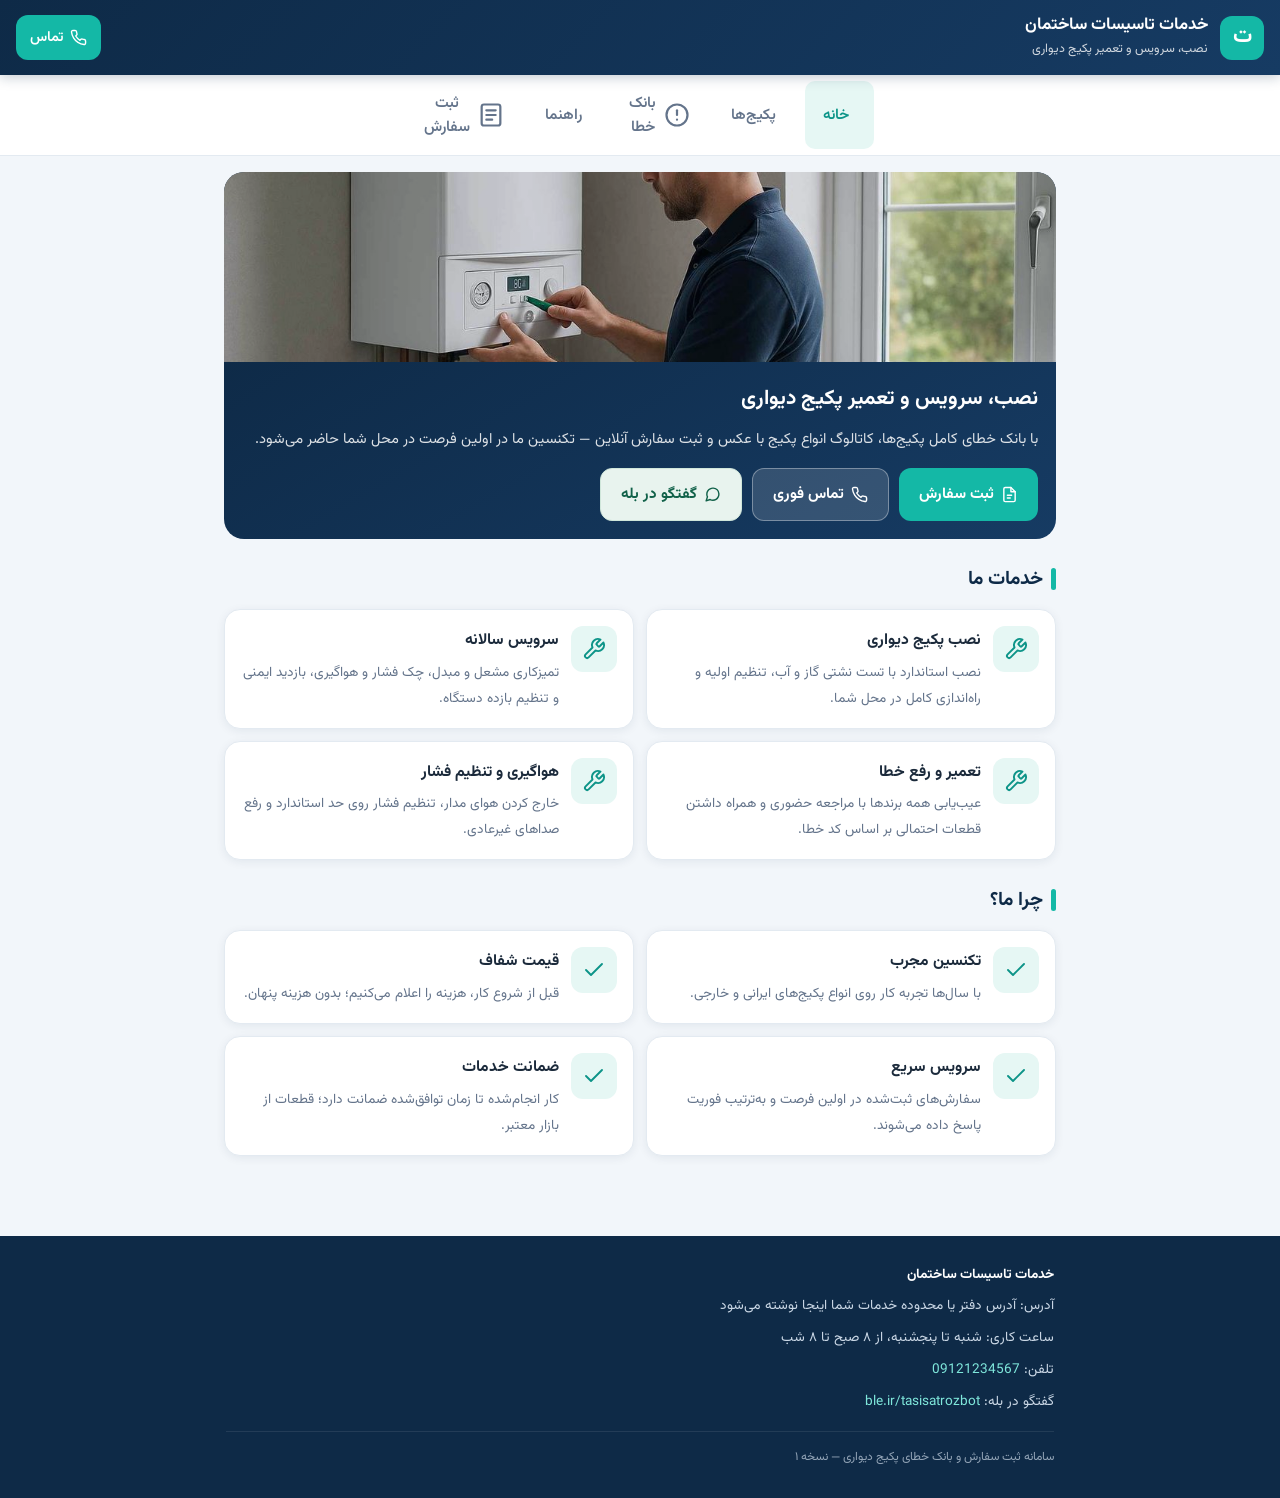
==== index.html @ d0f8c58c "Add files via upload" ====
<!DOCTYPE html>
<html lang="fa" dir="rtl">
<head>
<meta charset="UTF-8">
<meta name="viewport" content="width=device-width, initial-scale=1, viewport-fit=cover">
<meta name="theme-color" content="#0E2A47">
<meta name="robots" content="index">
<title>خدمات تاسیسات | نصب، سرویس و تعمیر پکیج دیواری</title>
<link rel="icon" href="assets/img/favicon.png">
<link rel="manifest" href="manifest.json">
<link rel="stylesheet" href="assets/style.css">
</head>
<body>

<!-- هدر -->
<header class="topbar">
  <div class="brand-badge" aria-hidden="true">ت</div>
  <div>
    <div class="brand-name" id="brandName">خدمات تاسیسات ساختمان</div>
    <div class="brand-tag" id="brandTag">نصب، سرویس و تعمیر پکیج دیواری</div>
  </div>
  <a class="call-btn" id="callTop" href="tel:09121234567" aria-label="تماس تلفنی">
    <svg viewBox="0 0 24 24" width="17" height="17" fill="none" stroke="currentColor" stroke-width="2" stroke-linecap="round" stroke-linejoin="round"><path d="M22 16.92v3a2 2 0 0 1-2.18 2 19.79 19.79 0 0 1-8.63-3.07 19.5 19.5 0 0 1-6-6 19.79 19.79 0 0 1-3.07-8.67A2 2 0 0 1 4.11 2h3a2 2 0 0 1 2 1.72 12.84 12.84 0 0 0 .7 2.81 2 2 0 0 1-.45 2.11L8.09 9.91a16 16 0 0 0 6 6l1.27-1.27a2 2 0 0 1 2.11-.45 12.84 12.84 0 0 0 2.81.7A2 2 0 0 1 22 16.92z"/></svg>
    تماس
  </a>
</header>

<!-- ناوبری دسکتاپ -->
<nav class="navbar" id="navbar" aria-label="منوی اصلی"></nav>

<main>
  <!-- ══════════ صفحه خانه ══════════ -->
  <section class="page active" id="page-home" aria-label="خانه">
    <div class="hero">
      <img class="hero-img" src="assets/img/hero-technician.jpg" alt="تکنسین در حال سرویس پکیج دیواری">
      <div class="hero-body">
        <h1 id="heroTitle">نصب، سرویس و تعمیر پکیج دیواری</h1>
        <p id="heroDesc">با بانک خطای کامل پکیج‌ها، کاتالوگ انواع پکیج با عکس و ثبت سفارش آنلاین — تکنسین ما در اولین فرصت در محل شما حاضر می‌شود.</p>
        <div class="cta-row">
          <button class="btn btn-primary" data-goto="order">
            <svg viewBox="0 0 24 24" width="17" height="17" fill="none" stroke="currentColor" stroke-width="2" stroke-linecap="round" stroke-linejoin="round"><path d="M14 2H6a2 2 0 0 0-2 2v16a2 2 0 0 0 2 2h12a2 2 0 0 0 2-2V8z"/><polyline points="14 2 14 8 20 8"/><line x1="9" y1="13" x2="15" y2="13"/><line x1="9" y1="17" x2="13" y2="17"/></svg>
            ثبت سفارش
          </button>
          <a class="btn btn-ghost" id="callHero" href="tel:09121234567">
            <svg viewBox="0 0 24 24" width="17" height="17" fill="none" stroke="currentColor" stroke-width="2" stroke-linecap="round" stroke-linejoin="round"><path d="M22 16.92v3a2 2 0 0 1-2.18 2 19.79 19.79 0 0 1-8.63-3.07 19.5 19.5 0 0 1-6-6 19.79 19.79 0 0 1-3.07-8.67A2 2 0 0 1 4.11 2h3a2 2 0 0 1 2 1.72 12.84 12.84 0 0 0 .7 2.81 2 2 0 0 1-.45 2.11L8.09 9.91a16 16 0 0 0 6 6l1.27-1.27a2 2 0 0 1 2.11-.45 12.84 12.84 0 0 0 2.81.7A2 2 0 0 1 22 16.92z"/></svg>
            تماس فوری
          </a>
          <a class="btn btn-ghost" id="baleHero" href="https://ble.ir/tasisatrozbot" target="_blank" rel="noopener" style="background:#E8F3EE;color:#116149;border:1.5px solid #CFE6DA">
            <svg viewBox="0 0 24 24" width="17" height="17" fill="none" stroke="currentColor" stroke-width="2" stroke-linecap="round" stroke-linejoin="round"><path d="M21 11.5a8.38 8.38 0 0 1-.9 3.8 8.5 8.5 0 0 1-7.6 4.7 8.38 8.38 0 0 1-3.8-.9L3 21l1.9-5.7a8.38 8.38 0 0 1-.9-3.8 8.5 8.5 0 0 1 4.7-7.6 8.38 8.38 0 0 1 3.8-.9h.5a8.48 8.48 0 0 1 8 8v.5z"/></svg>
            گفتگو در بله
          </a>
        </div>
      </div>
    </div>

    <h2 class="section-title">خدمات ما</h2>
    <div class="svc-grid" id="svcGrid"></div>

    <h2 class="section-title">چرا ما؟</h2>
    <div class="svc-grid" id="whyGrid"></div>
  </section>

  <!-- ══════════ صفحه پکیج‌ها ══════════ -->
  <section class="page" id="page-packages" aria-label="کاتالوگ پکیج‌ها">
    <h2 class="section-title">انواع پکیج دیواری</h2>
    <div id="typeList"></div>

    <h2 class="section-title">جدول انتخاب ظرفیت</h2>
    <div class="table-wrap">
      <table id="capTable">
        <thead><tr><th>متراژ واحد</th><th>تعداد رادیاتور</th><th>ظرفیت پیشنهادی (BTU)</th></tr></thead>
        <tbody></tbody>
      </table>
    </div>
    <p class="notice notice-blue" id="capNote" style="margin-top:10px"></p>

    <h2 class="section-title">برندهای رایج بازار</h2>
    <div class="brand-grid" id="brandGrid"></div>
  </section>

  <!-- ══════════ صفحه بانک خطا ══════════ -->
  <section class="page" id="page-errors" aria-label="بانک خطا">
    <h2 class="section-title">بانک خطای پکیج دیواری</h2>
    <div class="notice">قبل از هر کاری این سه مورد را چک کنید: باز بودن شیر گاز، فشار آب روی ۱ تا ۱.۵ بار، و یک بار ریست کردن دستگاه. اگر کد برگشت، از جدول زیر معنی آن را پیدا کنید.</div>
    <div class="filter-row">
      <select id="errBrand" aria-label="انتخاب برند"></select>
      <input type="search" id="errSearch" placeholder="جستجوی کد یا مشکل (مثلا E1 یا فشار آب)" aria-label="جستجوی کد خطا">
    </div>
    <div id="errList"></div>
    <p class="notice notice-blue" style="margin-top:14px">کد برند شما در لیست نیست یا مطمئن نیستید؟ کد و مدل پکیج را یادداشت کنید و در بخش «ثبت سفارش» درخواست تعمیر بدهید؛ تکنسین با قطعه احتمالی می‌آید.</p>
  </section>

  <!-- ══════════ صفحه راهنما ══════════ -->
  <section class="page" id="page-guides" aria-label="راهنماها">
    <h2 class="section-title">راهنماهای آموزشی</h2>
    <div id="guideList"></div>
  </section>

  <!-- ══════════ صفحه سفارش ══════════ -->
  <section class="page" id="page-order" aria-label="ثبت سفارش">
    <h2 class="section-title">ثبت سفارش خدمات</h2>

    <div class="form-card" id="orderFormWrap">
      <form id="orderForm" novalidate>
        <div class="f-grid">
          <div class="f-row">
            <label for="fName">نام و نام خانوادگی <span class="req">*</span></label>
            <input id="fName" name="name" type="text" required autocomplete="name">
          </div>
          <div class="f-row">
            <label for="fPhone">شماره تماس <span class="req">*</span></label>
            <input id="fPhone" name="phone" type="tel" inputmode="numeric" placeholder="09xxxxxxxxx" required autocomplete="tel">
          </div>
        </div>
        <div class="f-grid">
          <div class="f-row">
            <label for="fCity">شهر / منطقه <span class="req">*</span></label>
            <input id="fCity" name="city" type="text" required>
          </div>
          <div class="f-row">
            <label for="fWhen">زمان مراجعه دلخواه</label>
            <select id="fWhen" name="when">
              <option value="هر وقت ممکن بود">فرقی ندارد</option>
              <option value="صبح (۸ تا ۱۲)">صبح (۸ تا ۱۲)</option>
              <option value="ظهر (۱۲ تا ۱۶)">ظهر (۱۲ تا ۱۶)</option>
              <option value="عصر (۱۶ تا ۲۰)">عصر (۱۶ تا ۲۰)</option>
            </select>
          </div>
        </div>
        <div class="f-row">
          <label for="fAddr">آدرس دقیق</label>
          <input id="fAddr" name="address" type="text" placeholder="خیابان، کوچه، پلاک، طبقه">
        </div>
        <div class="f-grid">
          <div class="f-row">
            <label for="fService">نوع خدمت <span class="req">*</span></label>
            <select id="fService" name="service" required>
              <option value="نصب پکیج دیواری">نصب پکیج دیواری</option>
              <option value="سرویس سالانه پکیج">سرویس سالانه پکیج</option>
              <option value="تعمیر و رفع خطا">تعمیر و رفع خطا</option>
              <option value="هواگیری و تنظیم فشار">هواگیری و تنظیم فشار</option>
              <option value="مشاوره و بازدید">مشاوره و بازدید</option>
              <option value="سایر خدمات تاسیسات">سایر خدمات تاسیسات</option>
            </select>
          </div>
          <div class="f-row">
            <label for="fBrand">برند پکیج</label>
            <select id="fBrand" name="brand"></select>
          </div>
        </div>
        <div class="f-grid">
          <div class="f-row">
            <label for="fModel">مدل پکیج</label>
            <input id="fModel" name="model" type="text" placeholder="مثلا ورونا 24">
          </div>
          <div class="f-row">
            <label for="fCode">کد خطا (اگر نمایش می‌دهد)</label>
            <input id="fCode" name="errorCode" type="text" placeholder="مثلا E1">
            <div class="f-hint" id="codeHint"></div>
          </div>
        </div>
        <div class="f-row">
          <label for="fDesc">شرح مشکل</label>
          <textarea id="fDesc" name="description" placeholder="مثلا: پکیج روشن می‌شود ولی آب گرم نوسان دارد..."></textarea>
        </div>
        <button type="submit" class="btn btn-primary btn-block" id="submitBtn">
          <svg viewBox="0 0 24 24" width="17" height="17" fill="none" stroke="currentColor" stroke-width="2" stroke-linecap="round" stroke-linejoin="round"><path d="M22 2 11 13"/><path d="M22 2 15 22 11 13 2 9 22 2"/></svg>
          ارسال سفارش
        </button>
        <div class="form-status" id="formStatus"></div>
      </form>

      <div class="success-box" id="successBox">
        <div class="tick"><svg viewBox="0 0 24 24" fill="none" stroke="currentColor" stroke-width="2.5" stroke-linecap="round" stroke-linejoin="round"><polyline points="20 6 9 17 4 12"/></svg></div>
        <h3>سفارش شما ثبت شد</h3>
        <div>کد پیگیری:</div>
        <div class="track" id="trackCode">—</div>
        <p>همکاران ما در اسرع وقت با شماره شما تماس می‌گیرند. کد پیگیری را نگه دارید.</p>
        <div style="display:flex; gap:10px; justify-content:center; flex-wrap:wrap">
          <button class="btn btn-outline" id="againBtn">ثبت سفارش دیگر</button>
          <a class="btn btn-ghost" id="callAfter" style="background:#EEF4F9;color:#0E2A47;border:1.5px solid #D9E4EE" href="tel:">تماس تلفنی</a>
        </div>
      </div>
    </div>
  </section>
</main>

<!-- نوار پایین موبایل -->
<nav class="tabbar" id="tabbar" aria-label="منوی اصلی موبایل"></nav>

<footer>
  <div class="foot-in">
    <div class="f-line"><b id="footName">خدمات تاسیسات ساختمان</b></div>
    <div class="f-line" id="footAddr"></div>
    <div class="f-line" id="footHours"></div>
    <div class="f-line">تلفن: <a href="tel:" id="footPhone" style="color:#7FE7DB">—</a></div>
    <div class="f-line">گفتگو در بله: <a href="https://ble.ir/tasisatrozbot" id="footBale" target="_blank" rel="noopener" style="color:#7FE7DB">ble.ir/tasisatrozbot</a></div>
    <div class="copy">سامانه ثبت سفارش و بانک خطای پکیج دیواری — نسخه ۱</div>
  </div>
</footer>

<div class="toast" id="toast" role="status" aria-live="polite"></div>

<script src="config.js"></script>
<script src="data/errors.js"></script>
<script src="data/boilers.js"></script>
<script src="data/guides.js"></script>
<script src="assets/app.js"></script>
</body>
</html>
---- assets/style.css ----
/* ============================================================
   اپلیکیشن تاسیسات — استایل اصلی (RTL، موبایل‌محور)
   تم: سرمه‌ای فنی + فیروزه‌ای
   ============================================================ */

@font-face { font-family: 'Vazirmatn'; src: url('fonts/Vazirmatn-Regular.woff2') format('woff2'); font-weight: 400; font-display: swap; }
@font-face { font-family: 'Vazirmatn'; src: url('fonts/Vazirmatn-Medium.woff2') format('woff2'); font-weight: 500; font-display: swap; }
@font-face { font-family: 'Vazirmatn'; src: url('fonts/Vazirmatn-SemiBold.woff2') format('woff2'); font-weight: 600; font-display: swap; }
@font-face { font-family: 'Vazirmatn'; src: url('fonts/Vazirmatn-Bold.woff2') format('woff2'); font-weight: 700; font-display: swap; }

:root {
  --navy: #0E2A47;
  --navy-2: #163B63;
  --teal: #14B8A6;
  --teal-dark: #0D9488;
  --bg: #F2F6FA;
  --card: #FFFFFF;
  --line: #E3EAF1;
  --text: #1B2A3B;
  --muted: #64748B;
  --red: #DC2626;
  --amber: #D97706;
  --green: #16A34A;
  --radius: 16px;
  --shadow: 0 2px 10px rgba(14, 42, 71, .07);
}

* { margin: 0; padding: 0; box-sizing: border-box; }
html { -webkit-text-size-adjust: 100%; }
body {
  font-family: 'Vazirmatn', Tahoma, Arial, sans-serif;
  background: var(--bg);
  color: var(--text);
  direction: rtl;
  line-height: 1.9;
  min-height: 100vh;
  padding-bottom: 76px; /* فضا برای نوار پایین موبایل */
}
@media (min-width: 860px) { body { padding-bottom: 0; } }

img { max-width: 100%; display: block; }
button { font-family: inherit; cursor: pointer; }
input, select, textarea { font-family: inherit; font-size: 1rem; }
a { color: var(--teal-dark); text-decoration: none; }

/* ---------- هدر ---------- */
.topbar {
  background: linear-gradient(135deg, var(--navy) 0%, var(--navy-2) 100%);
  color: #fff;
  padding: 14px 16px;
  display: flex; align-items: center; gap: 12px;
  position: sticky; top: 0; z-index: 50;
  box-shadow: 0 2px 12px rgba(14,42,71,.25);
}
.brand-badge {
  width: 44px; height: 44px; border-radius: 12px; flex-shrink: 0;
  background: var(--teal); color: #fff;
  display: flex; align-items: center; justify-content: center;
  font-size: 1.35rem; font-weight: 700;
}
.brand-name { font-weight: 700; font-size: 1.05rem; line-height: 1.4; }
.brand-tag { font-size: .78rem; opacity: .8; }
.topbar .call-btn {
  margin-inline-start: auto;
  background: var(--teal); color: #fff; border: none; border-radius: 12px;
  padding: 9px 14px; font-weight: 600; font-size: .9rem;
  display: flex; align-items: center; gap: 6px;
  min-height: 44px;
}
.topbar .call-btn:hover { background: var(--teal-dark); }

/* ---------- ناوبری ---------- */
.navbar { display: none; }
@media (min-width: 860px) {
  .navbar {
    display: flex; gap: 4px; justify-content: center;
    background: var(--card); border-bottom: 1px solid var(--line);
    position: sticky; top: 0; z-index: 49; padding: 6px 12px;
  }
  .navbar button {
    background: none; border: none; padding: 10px 18px; border-radius: 10px;
    font-size: .95rem; font-weight: 600; color: var(--muted);
    display: flex; align-items: center; gap: 7px;
  }
  .navbar button.active { background: #E6F7F4; color: var(--teal-dark); }
  .navbar button:hover { color: var(--teal-dark); }
}
.tabbar {
  position: fixed; bottom: 0; inset-inline: 0; z-index: 60;
  background: #fff; border-top: 1px solid var(--line);
  display: flex; justify-content: space-around;
  padding: 6px 4px calc(6px + env(safe-area-inset-bottom));
  box-shadow: 0 -3px 14px rgba(14,42,71,.08);
}
@media (min-width: 860px) { .tabbar { display: none; } }
.tabbar button {
  background: none; border: none; flex: 1;
  display: flex; flex-direction: column; align-items: center; gap: 3px;
  font-size: .7rem; font-weight: 600; color: var(--muted);
  padding: 6px 2px; min-height: 52px; border-radius: 10px;
}
.tabbar button svg { width: 22px; height: 22px; }
.tabbar button.active { color: var(--teal-dark); }

/* ---------- محتوا ---------- */
main { max-width: 860px; margin: 0 auto; padding: 16px 14px 40px; }
.page { display: none; animation: fadein .25s ease; }
.page.active { display: block; }
@keyframes fadein { from { opacity: 0; transform: translateY(6px); } to { opacity: 1; transform: none; } }

.section-title { font-size: 1.2rem; font-weight: 700; margin: 22px 0 12px; color: var(--navy); display: flex; align-items: center; gap: 8px; }
.section-title::before { content: ""; width: 5px; height: 22px; border-radius: 4px; background: var(--teal); display: inline-block; }

.card { background: var(--card); border: 1px solid var(--line); border-radius: var(--radius); box-shadow: var(--shadow); padding: 18px; margin-bottom: 14px; }

/* هیرو */
.hero { background: linear-gradient(150deg, var(--navy) 20%, var(--navy-2)); color: #fff; border-radius: 20px; overflow: hidden; margin-bottom: 16px; }
.hero .hero-img { width: 100%; height: 190px; object-fit: cover; opacity: .92; }
.hero .hero-body { padding: 18px; }
.hero h1 { font-size: 1.3rem; font-weight: 700; margin-bottom: 6px; }
.hero p { font-size: .92rem; opacity: .85; margin-bottom: 14px; }
.hero .cta-row { display: flex; gap: 10px; flex-wrap: wrap; }
.btn {
  display: inline-flex; align-items: center; justify-content: center; gap: 7px;
  border: none; border-radius: 12px; padding: 11px 20px;
  font-weight: 700; font-size: .95rem; min-height: 46px;
  transition: transform .1s ease, background .15s ease;
}
.btn:active { transform: scale(.98); }
.btn-primary { background: var(--teal); color: #fff; }
.btn-primary:hover { background: var(--teal-dark); }
.btn-ghost { background: rgba(255,255,255,.14); color: #fff; border: 1px solid rgba(255,255,255,.35); }
.btn-ghost:hover { background: rgba(255,255,255,.22); }
.btn-outline { background: #fff; color: var(--teal-dark); border: 1.5px solid var(--teal); }
.btn-outline:hover { background: #E6F7F4; }
.btn-danger { background: #FEF2F2; color: var(--red); border: 1.5px solid #FECACA; }
.btn-danger:hover { background: #FEE2E2; }
.btn-block { width: 100%; }
.btn[disabled] { opacity: .55; cursor: not-allowed; }

/* خدمات */
.svc-grid { display: grid; grid-template-columns: 1fr; gap: 12px; }
@media (min-width: 640px) { .svc-grid { grid-template-columns: 1fr 1fr; } }
.svc { background: var(--card); border: 1px solid var(--line); border-radius: var(--radius); padding: 16px; box-shadow: var(--shadow); display: flex; gap: 12px; }
.svc .ic { width: 46px; height: 46px; border-radius: 12px; background: #E6F7F4; color: var(--teal-dark); display: flex; align-items: center; justify-content: center; flex-shrink: 0; }
.svc .ic svg { width: 24px; height: 24px; }
.svc h3 { font-size: .98rem; font-weight: 700; margin-bottom: 4px; }
.svc p { font-size: .85rem; color: var(--muted); }

/* کاتالوگ */
.type-card { overflow: hidden; padding: 0; }
.type-card img { width: 100%; height: 220px; object-fit: cover; }
.type-card .tc-body { padding: 16px 18px; }
.type-card h3 { font-size: 1.05rem; font-weight: 700; color: var(--navy); margin-bottom: 8px; }
.type-card p { font-size: .88rem; color: var(--text); margin-bottom: 10px; }
.type-card ul { list-style: none; margin-bottom: 10px; }
.type-card ul li { font-size: .85rem; padding-inline-start: 20px; position: relative; margin-bottom: 4px; }
.type-card ul li::before { content: ""; position: absolute; inset-inline-start: 2px; top: .72em; width: 8px; height: 8px; border-radius: 50%; background: var(--teal); }
.type-card .suit { font-size: .82rem; color: var(--muted); background: #F6FAFD; border-radius: 10px; padding: 8px 12px; }

.table-wrap { overflow-x: auto; border: 1px solid var(--line); border-radius: var(--radius); background: #fff; }
table { width: 100%; border-collapse: collapse; font-size: .87rem; min-width: 420px; }
th, td { padding: 10px 14px; text-align: right; border-bottom: 1px solid var(--line); }
th { background: #EEF4F9; color: var(--navy); font-weight: 700; white-space: nowrap; }
tr:last-child td { border-bottom: none; }

.brand-grid { display: grid; grid-template-columns: 1fr; gap: 10px; }
@media (min-width: 640px) { .brand-grid { grid-template-columns: 1fr 1fr; } }
.brand-chip { background: var(--card); border: 1px solid var(--line); border-radius: 14px; padding: 14px 16px; }
.brand-chip .b-name { font-weight: 700; color: var(--navy); margin-bottom: 4px; display: flex; align-items: center; gap: 8px; }
.brand-chip p { font-size: .82rem; color: var(--muted); }
.err-dot { font-size: .68rem; font-weight: 700; background: #E6F7F4; color: var(--teal-dark); padding: 2px 9px; border-radius: 99px; }

/* بانک خطا */
.filter-row { display: flex; gap: 10px; flex-wrap: wrap; margin-bottom: 14px; }
.filter-row select, .filter-row input {
  flex: 1; min-width: 140px;
  border: 1.5px solid var(--line); border-radius: 12px; padding: 11px 14px;
  background: #fff; min-height: 46px;
}
.filter-row select:focus, .filter-row input:focus { outline: none; border-color: var(--teal); }

.notice { background: #FFF8E6; border: 1px solid #FDE9B8; border-radius: 14px; padding: 12px 16px; font-size: .85rem; margin-bottom: 14px; color: #7A5B00; }
.notice-blue { background: #EBF5FF; border: 1px solid #CFE6FB; color: #1D4E7C; }

.err-card { background: var(--card); border: 1px solid var(--line); border-radius: 14px; margin-bottom: 10px; overflow: hidden; }
.err-head { width: 100%; background: none; border: none; text-align: right; padding: 13px 16px; display: flex; align-items: center; gap: 10px; flex-wrap: wrap; }
.err-head:hover { background: #F7FAFC; }
.err-code { font-weight: 700; color: var(--navy); background: #EEF4F9; border-radius: 9px; padding: 2px 11px; font-size: .85rem; direction: ltr; display: inline-block; }
.err-title { font-weight: 600; font-size: .92rem; flex: 1; min-width: 120px; }
.err-chev { color: var(--muted); transition: transform .2s; flex-shrink: 0; }
.err-card.open .err-chev { transform: rotate(180deg); }
.err-body { display: none; padding: 2px 16px 16px; border-top: 1px dashed var(--line); }
.err-card.open .err-body { display: block; }
.err-body .row { font-size: .86rem; margin-top: 9px; }
.err-body .row b { color: var(--navy); }
.sev { font-size: .7rem; font-weight: 700; border-radius: 99px; padding: 2px 10px; display: inline-block; }
.sev-low { background: #E7F8EF; color: var(--green); }
.sev-med { background: #FEF6E7; color: var(--amber); }
.sev-high { background: #FDECEC; color: var(--red); }
.who { font-size: .7rem; font-weight: 700; border-radius: 99px; padding: 2px 10px; display: inline-block; background: #EEF4F9; color: #33506E; }
.model-tag { font-size: .7rem; color: var(--muted); }

/* راهنما */
.guide-card { background: var(--card); border: 1px solid var(--line); border-radius: 14px; margin-bottom: 10px; overflow: hidden; }
.guide-head { width: 100%; background: none; border: none; text-align: right; padding: 14px 16px; font-weight: 700; font-size: .95rem; color: var(--navy); display: flex; justify-content: space-between; align-items: center; gap: 10px; }
.guide-head:hover { background: #F7FAFC; }
.guide-body { display: none; padding: 2px 18px 16px; border-top: 1px dashed var(--line); font-size: .88rem; }
.guide-card.open .guide-body { display: block; }
.guide-body h4 { color: var(--navy); margin: 10px 0 6px; font-size: .92rem; }
.guide-body p { margin-bottom: 8px; }
.guide-body ul { padding-inline-start: 20px; margin-bottom: 8px; }
.guide-body ul li { margin-bottom: 5px; }
.guide-body .warn { background: #FDECEC; border: 1px solid #F8C9C9; color: #8A1C1C; border-radius: 10px; padding: 10px 14px; margin: 8px 0; font-size: .84rem; }

/* فرم سفارش */
.form-card { background: var(--card); border: 1px solid var(--line); border-radius: var(--radius); box-shadow: var(--shadow); padding: 20px 18px; }
.f-row { margin-bottom: 14px; }
.f-row label { display: block; font-size: .85rem; font-weight: 600; margin-bottom: 6px; color: var(--navy); }
.f-row label .req { color: var(--red); }
.f-row input, .f-row select, .f-row textarea {
  width: 100%; border: 1.5px solid var(--line); border-radius: 12px;
  padding: 11px 14px; background: #fff; min-height: 46px;
}
.f-row textarea { min-height: 90px; resize: vertical; }
.f-row input:focus, .f-row select:focus, .f-row textarea:focus { outline: none; border-color: var(--teal); }
.f-grid { display: grid; grid-template-columns: 1fr; gap: 0 12px; }
@media (min-width: 640px) { .f-grid { grid-template-columns: 1fr 1fr; } }
.f-hint { font-size: .74rem; color: var(--muted); margin-top: 4px; }
.form-status { margin-top: 14px; font-size: .88rem; border-radius: 12px; padding: 12px 16px; display: none; }
.form-status.ok { background: #E7F8EF; border: 1px solid #BBE8CF; color: #14532D; display: block; }
.form-status.err { background: #FDECEC; border: 1px solid #F8C9C9; color: #8A1C1C; display: block; }
.success-box { display: none; text-align: center; padding: 28px 18px; }
.success-box.show { display: block; }
.success-box .tick { width: 64px; height: 64px; border-radius: 50%; background: #E7F8EF; color: var(--green); display: flex; align-items: center; justify-content: center; margin: 0 auto 14px; }
.success-box .tick svg { width: 32px; height: 32px; }
.success-box h3 { color: var(--navy); margin-bottom: 8px; }
.success-box .track { background: #EEF4F9; border-radius: 12px; padding: 10px 18px; font-weight: 700; color: var(--navy); direction: ltr; display: inline-block; margin: 8px 0 14px; font-size: 1.05rem; letter-spacing: 1px; }
.success-box p { font-size: .85rem; color: var(--muted); margin-bottom: 12px; }

/* فوتر */
footer { background: var(--navy); color: #CBD8E6; margin-top: 30px; }
@media (min-width: 860px) { footer { margin-top: 40px; } }
.foot-in { max-width: 860px; margin: 0 auto; padding: 26px 16px 30px; font-size: .85rem; }
.foot-in b { color: #fff; }
.foot-in .f-line { margin-bottom: 6px; }
.foot-in .copy { margin-top: 16px; padding-top: 14px; border-top: 1px solid rgba(255,255,255,.12); font-size: .75rem; opacity: .7; }

/* لودر */
.spinner { width: 22px; height: 22px; border: 3px solid #CFE6FB; border-top-color: var(--teal); border-radius: 50%; animation: spin .8s linear infinite; display: inline-block; vertical-align: middle; }
@keyframes spin { to { transform: rotate(360deg); } }

/* توست */
.toast {
  position: fixed; bottom: 90px; inset-inline: 16px; z-index: 100;
  background: var(--navy); color: #fff; border-radius: 12px; padding: 12px 18px;
  font-size: .87rem; box-shadow: 0 6px 24px rgba(14,42,71,.35);
  opacity: 0; pointer-events: none; transition: opacity .25s, transform .25s; transform: translateY(8px);
}
@media (min-width: 860px) { .toast { inset-inline-start: auto; inset-inline-end: 24px; bottom: 24px; width: 340px; } }
.toast.show { opacity: 1; transform: none; }
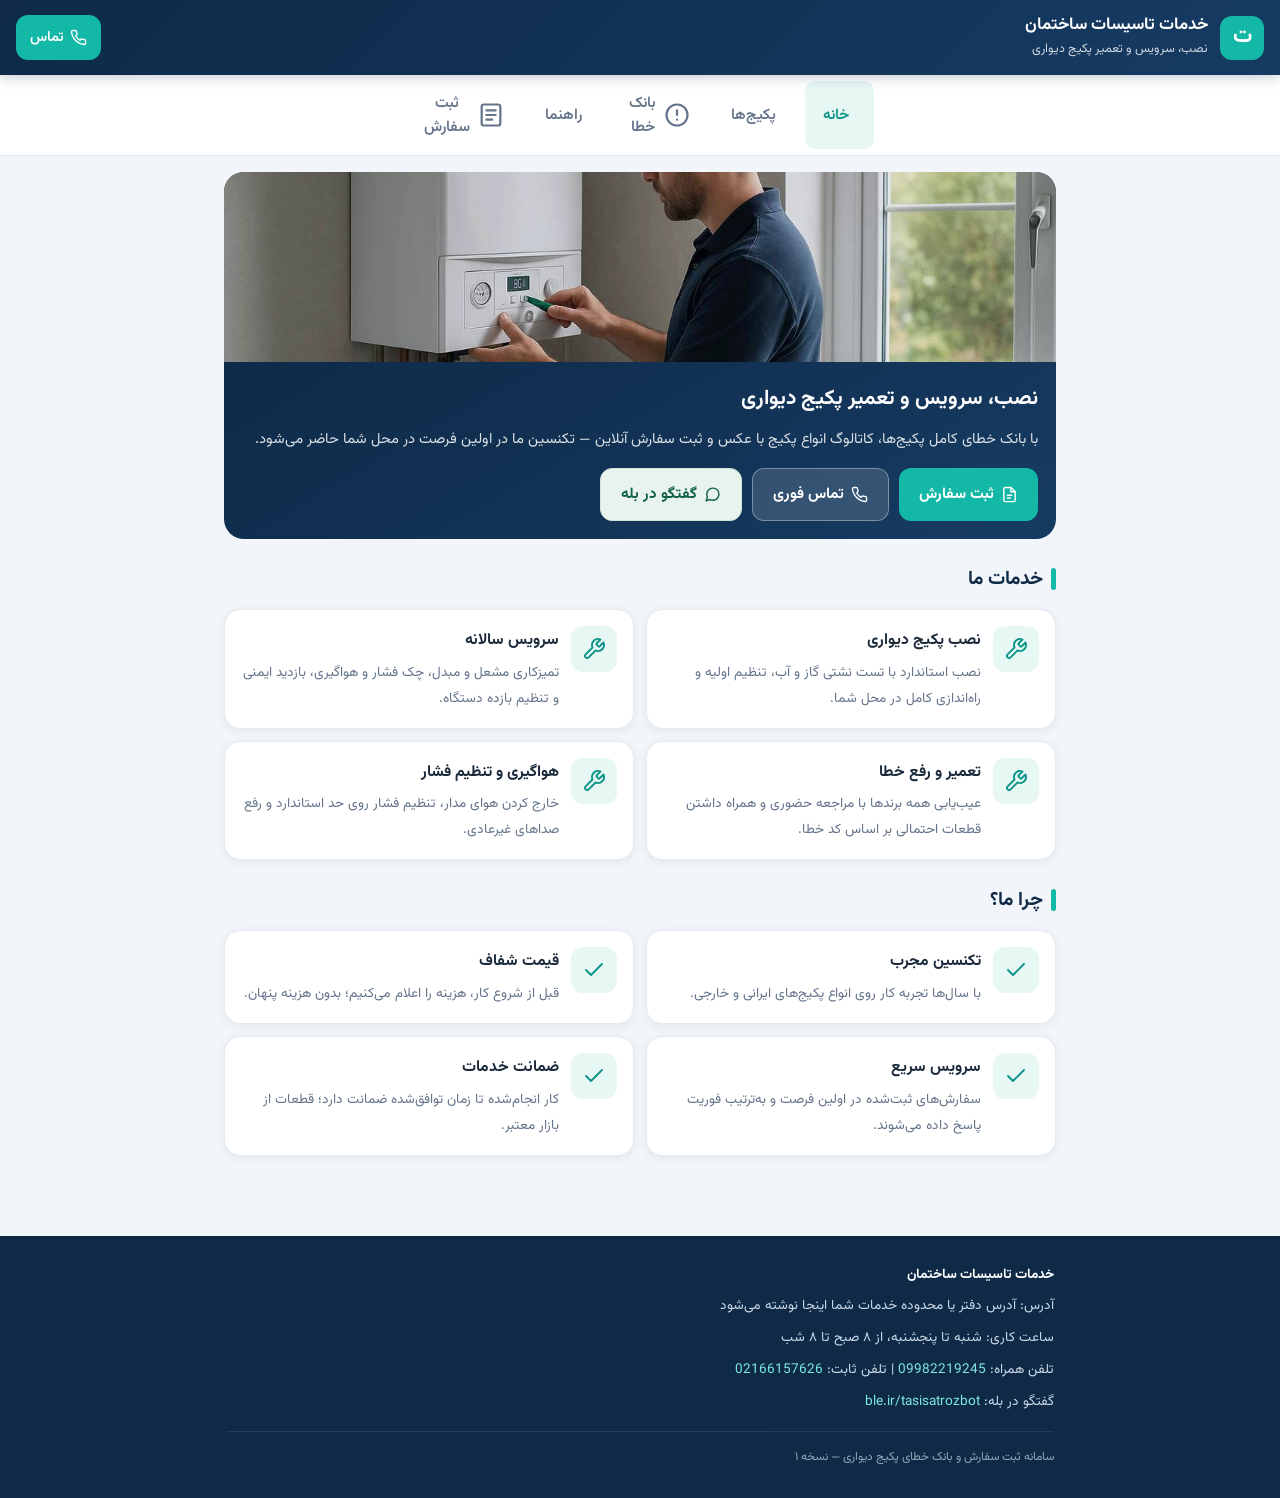
==== commit 46e214eb: "نمایش تلفن ثابت در فوتر" ====
--- a/index.html
+++ b/index.html
@@ -193,7 +193,7 @@
     <div class="f-line"><b id="footName">خدمات تاسیسات ساختمان</b></div>
     <div class="f-line" id="footAddr"></div>
     <div class="f-line" id="footHours"></div>
-    <div class="f-line">تلفن: <a href="tel:" id="footPhone" style="color:#7FE7DB">—</a></div>
+    <div class="f-line">تلفن همراه: <a href="tel:" id="footPhone" style="color:#7FE7DB">—</a><span id="footPhone2Wrap" style="display:none"> | تلفن ثابت: <a href="tel:" id="footPhone2" style="color:#7FE7DB">—</a></span></div>
     <div class="f-line">گفتگو در بله: <a href="https://ble.ir/tasisatrozbot" id="footBale" target="_blank" rel="noopener" style="color:#7FE7DB">ble.ir/tasisatrozbot</a></div>
     <div class="copy">سامانه ثبت سفارش و بانک خطای پکیج دیواری — نسخه ۱</div>
   </div>
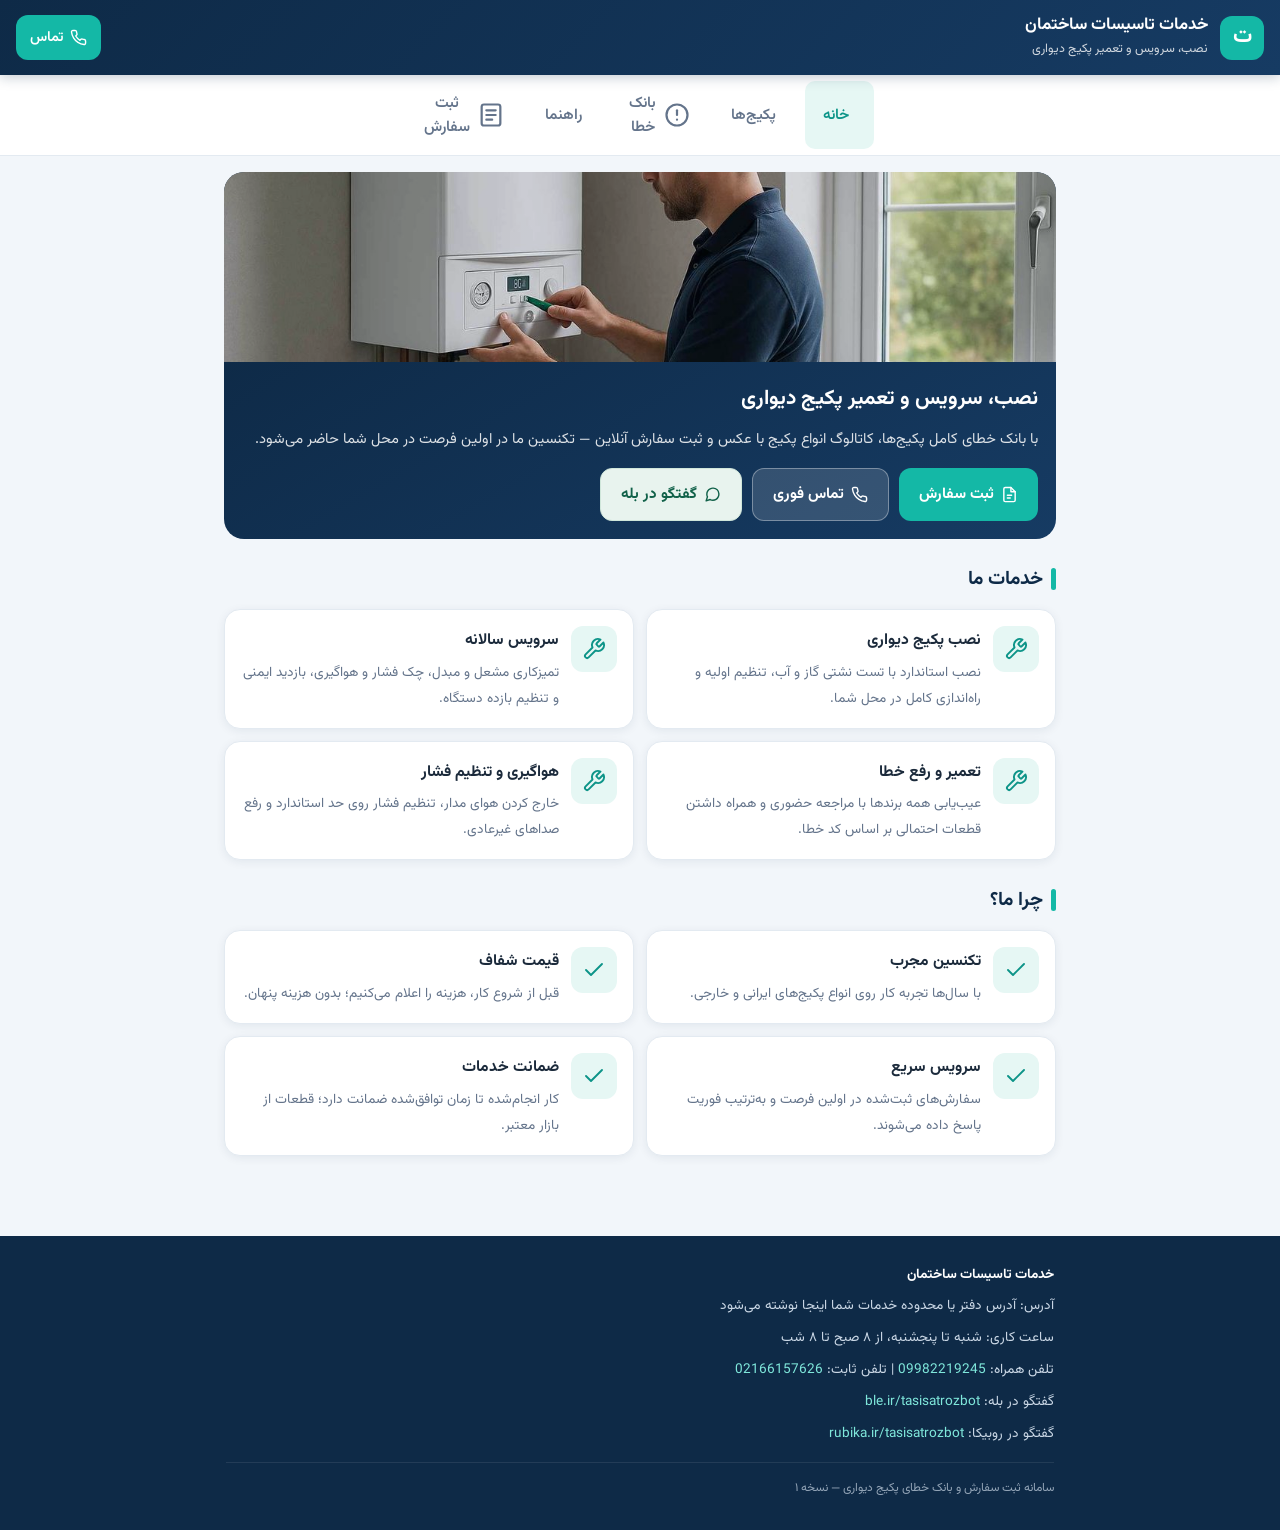
==== commit d67e8edb: "حذف کامل توکن بات‌ها از سایت + پاسخ‌گوی بات روبیکا (Secrets) + جعبه ارسال دستی سفارش" ====
--- a/index.html
+++ b/index.html
@@ -170,15 +170,25 @@
         <div class="form-status" id="formStatus"></div>
       </form>
 
-      <div class="success-box" id="successBox">
+            <div class="success-box" id="successBox">
         <div class="tick"><svg viewBox="0 0 24 24" fill="none" stroke="currentColor" stroke-width="2.5" stroke-linecap="round" stroke-linejoin="round"><polyline points="20 6 9 17 4 12"/></svg></div>
-        <h3>سفارش شما ثبت شد</h3>
+        <h3>سفارش شما آماده ارسال است</h3>
         <div>کد پیگیری:</div>
         <div class="track" id="trackCode">—</div>
-        <p>همکاران ما در اسرع وقت با شماره شما تماس می‌گیرند. کد پیگیری را نگه دارید.</p>
+        <p>مرحله آخر: متن سفارش کپی شده است. دکمه «ارسال در بله» یا «ارسال در روبیکا» را بزنید و در چت بات، کادر پیام را نگه دارید و Paste را انتخاب کنید و ارسال بزنید. همکاران ما بلافاصله پس از دریافت، با شما تماس می‌گیرند.</p>
+        <textarea id="orderText" class="order-copy" readonly></textarea>
         <div style="display:flex; gap:10px; justify-content:center; flex-wrap:wrap">
+          <a class="btn btn-primary" id="sendBale" href="https://ble.ir/tasisatrozbot" target="_blank" rel="noopener">ارسال در بله</a>
+          <a class="btn btn-outline" id="sendRubika" href="https://rubika.ir/tasisatrozbot" target="_blank" rel="noopener">ارسال در روبیکا</a>
+        </div>
+        <div style="margin-top:10px">
+          <button class="btn btn-outline" id="copyBtn">کپی مجدد متن سفارش</button>
+        </div>
+        <p class="send-hint">اگر دکمه‌ها کار نکرد، متن بالا را کپی کنید و در چت بات بفرستید؛ یا تلفنی سفارش دهید:</p>
+        <div style="display:flex; gap:10px; justify-content:center; flex-wrap:wrap">
+          <a class="btn btn-ghost" id="callAfter" style="background:#EEF4F9;color:#0E2A47;border:1.5px solid #D9E4EE" href="tel:">تماس همراه</a>
+          <a class="btn btn-ghost" id="callAfter2" style="background:#EEF4F9;color:#0E2A47;border:1.5px solid #D9E4EE" href="tel:02166157626">تماس دفتر</a>
           <button class="btn btn-outline" id="againBtn">ثبت سفارش دیگر</button>
-          <a class="btn btn-ghost" id="callAfter" style="background:#EEF4F9;color:#0E2A47;border:1.5px solid #D9E4EE" href="tel:">تماس تلفنی</a>
         </div>
       </div>
     </div>
@@ -195,6 +205,7 @@
     <div class="f-line" id="footHours"></div>
     <div class="f-line">تلفن همراه: <a href="tel:" id="footPhone" style="color:#7FE7DB">—</a><span id="footPhone2Wrap" style="display:none"> | تلفن ثابت: <a href="tel:" id="footPhone2" style="color:#7FE7DB">—</a></span></div>
     <div class="f-line">گفتگو در بله: <a href="https://ble.ir/tasisatrozbot" id="footBale" target="_blank" rel="noopener" style="color:#7FE7DB">ble.ir/tasisatrozbot</a></div>
+    <div class="f-line" id="footRubikaWrap" style="display:none">گفتگو در روبیکا: <a href="https://rubika.ir/tasisatrozbot" id="footRubika" target="_blank" rel="noopener" style="color:#7FE7DB">rubika.ir/tasisatrozbot</a></div>
     <div class="copy">سامانه ثبت سفارش و بانک خطای پکیج دیواری — نسخه ۱</div>
   </div>
 </footer>
--- a/assets/style.css
+++ b/assets/style.css
@@ -259,3 +259,13 @@
 }
 @media (min-width: 860px) { .toast { inset-inline-start: auto; inset-inline-end: 24px; bottom: 24px; width: 340px; } }
 .toast.show { opacity: 1; transform: none; }
+
+/* جعبه موفقیت: متن سفارش و دکمه‌های ارسال */
+.success-box .order-copy {
+  width: 100%; min-height: 150px; margin: 10px 0 4px; padding: 10px 12px;
+  border: 1.5px solid #D9E4EE; border-radius: 12px; background: #F7FAFC;
+  color: var(--navy); font-family: inherit; font-size: .85rem; line-height: 1.9;
+  resize: vertical; text-align: right; direction: rtl; box-sizing: border-box;
+}
+.success-box .order-copy:focus { outline: none; border-color: var(--teal); }
+.success-box .send-hint { font-size: .8rem; color: var(--muted); margin: 8px 0 12px; }
